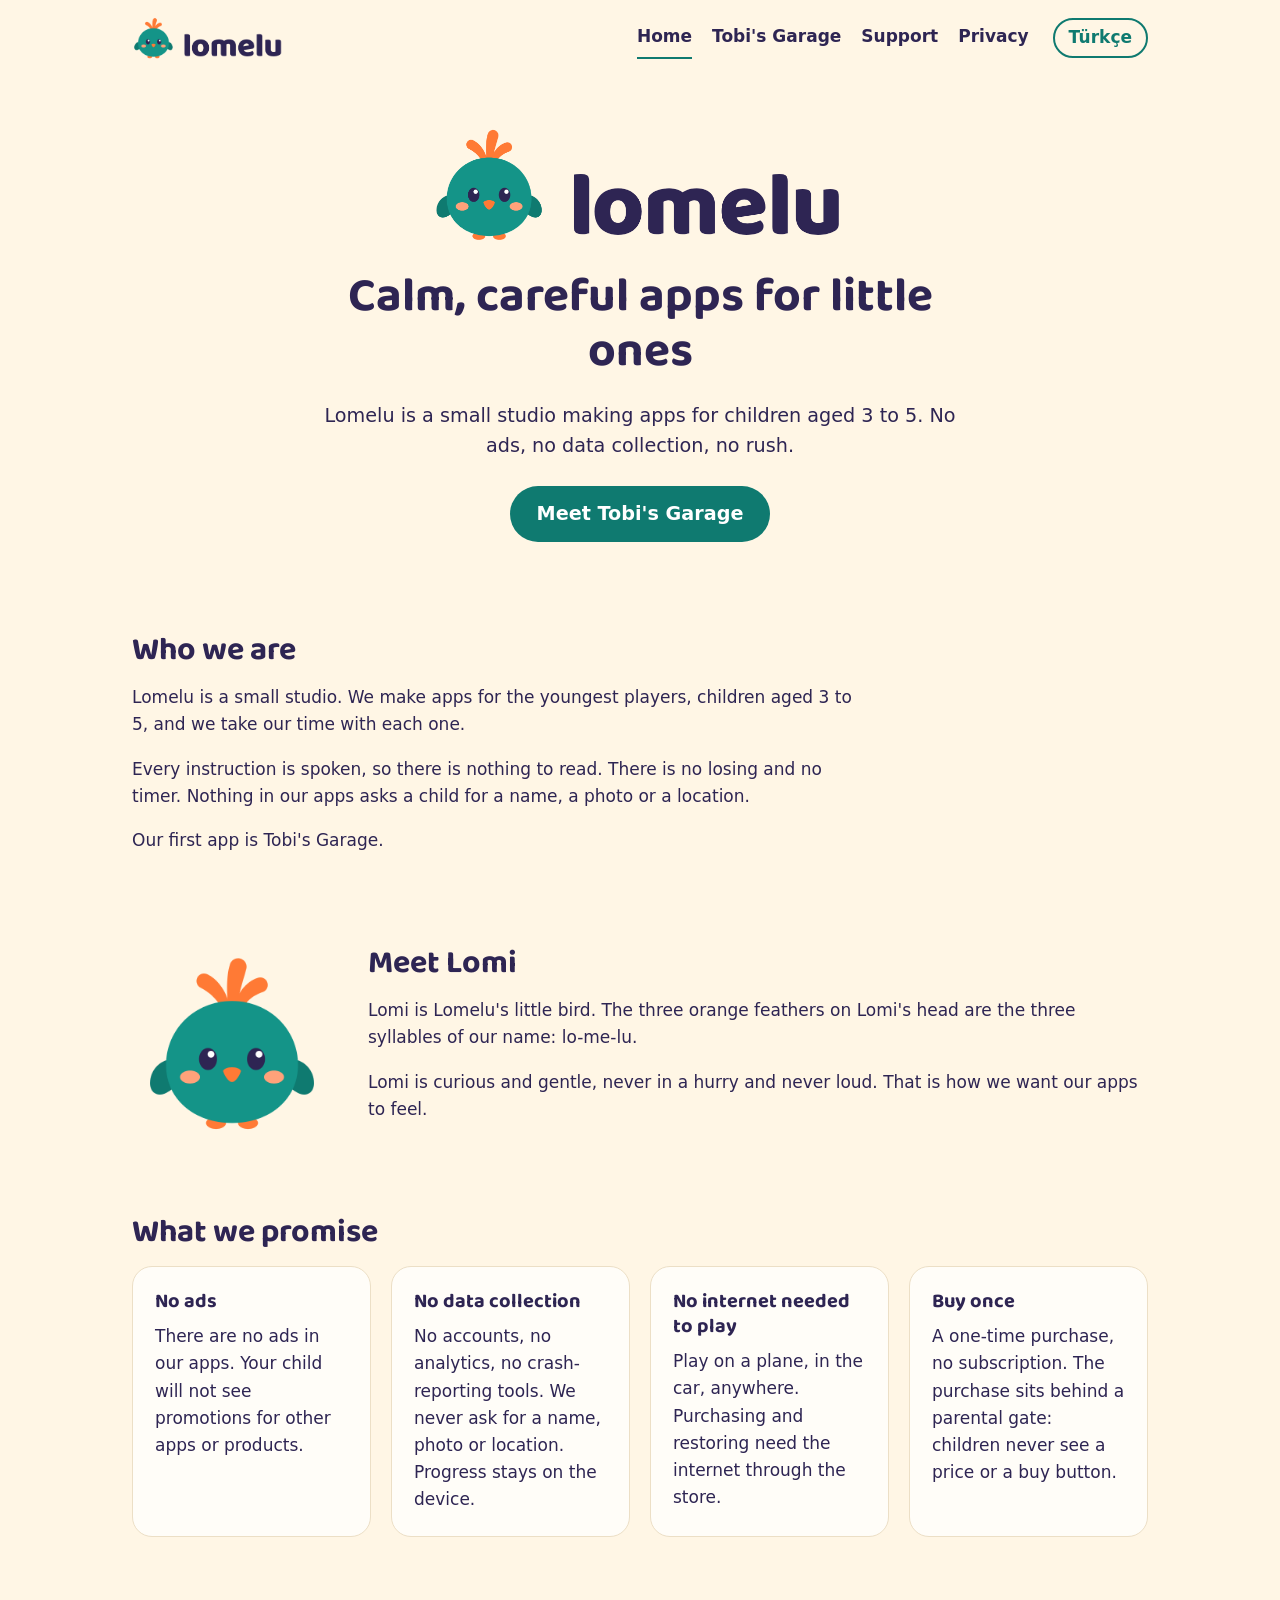
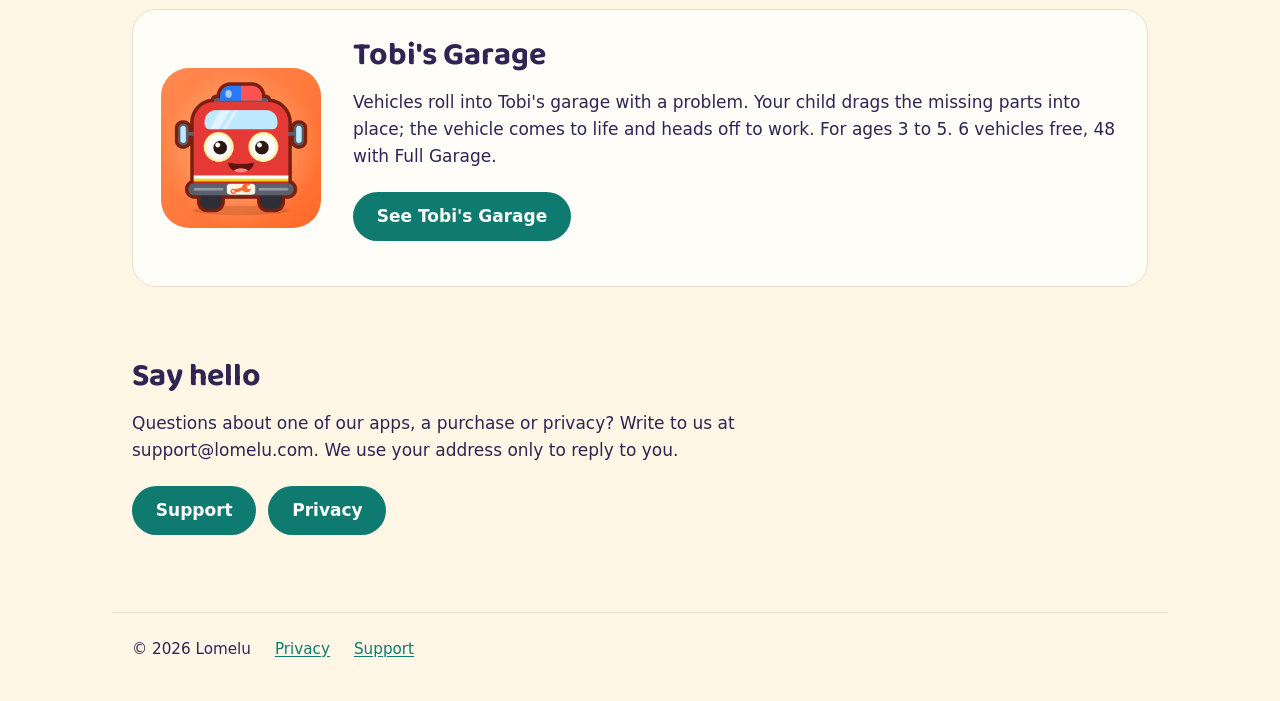
==== index.html @ 518feaff "Site: 2026-10-06 Co-Authored-By: Claude Fable 5.1 <noreply@anthropic.com>" ====
<!doctype html>
<html lang="en">
<head>
<meta charset="utf-8">
<meta name="viewport" content="width=device-width, initial-scale=1">
<meta http-equiv="Content-Security-Policy" content="default-src 'none'; img-src 'self'; style-src 'self'; font-src 'self'; base-uri 'none'; form-action 'none'">
<meta name="referrer" content="no-referrer">
<title>Lomelu · Calm, careful apps for little ones</title>
<meta name="description" content="Lomelu is a small studio making apps for children aged 3 to 5. No ads, no data collection, no internet needed to play. Our first app: Tobi&#x27;s Garage.">
<link rel="canonical" href="https://lomelu.com/">
<link rel="alternate" hreflang="en" href="https://lomelu.com/">
<link rel="alternate" hreflang="tr" href="https://lomelu.com/tr">
<link rel="alternate" hreflang="x-default" href="https://lomelu.com/">
<meta property="og:type" content="website">
<meta property="og:site_name" content="Lomelu">
<meta property="og:title" content="Lomelu · Calm, careful apps for little ones">
<meta property="og:description" content="Lomelu is a small studio making apps for children aged 3 to 5. No ads, no data collection, no internet needed to play. Our first app: Tobi&#x27;s Garage.">
<meta property="og:url" content="https://lomelu.com/">
<meta property="og:image" content="https://lomelu.com/assets/brand/lomelu-og-1200x630.png">
<meta name="twitter:card" content="summary_large_image">
<link rel="icon" href="/favicon.ico" sizes="any">
<link rel="icon" type="image/png" sizes="48x48" href="/favicon-48.png">
<link rel="apple-touch-icon" href="/apple-touch-icon.png">
<link rel="stylesheet" href="/assets/site.css">
</head>
<body class="page-home">
<a class="skip" href="#main">Skip to content</a>
<header class="site-header">
<a class="logo" href="/"><img class="logo-image" src="/assets/brand/lomelu-header-240.png" alt="Lomelu" width="835" height="240"></a>
<nav aria-label="Main menu"><a href="/" aria-current="page">Home</a><a href="/tobis-garage">Tobi&#x27;s Garage</a><a href="/support">Support</a><a href="/privacy">Privacy</a></nav>
<a class="lang" href="/tr" lang="tr" hreflang="tr">Türkçe</a>
</header>
<main id="main">
<section class="hero hero-brand"><img class="hero-logo" src="/assets/brand/lomelu-header-240.png" alt="Lomelu" width="835" height="240">
<div class="hero-text"><h1>Calm, careful apps for little ones</h1>
<p>Lomelu is a small studio making apps for children aged 3 to 5. No ads, no data collection, no rush.</p>
<p class="buttons"><a class="button" href="/tobis-garage">Meet Tobi&#x27;s Garage</a></p></div></section>
<section class="about"><div><h2>Who we are</h2>
<p>Lomelu is a small studio. We make apps for the youngest players, children aged 3 to 5, and we take our time with each one.</p>
<p>Every instruction is spoken, so there is nothing to read. There is no losing and no timer. Nothing in our apps asks a child for a name, a photo or a location.</p>
<p>Our first app is Tobi's Garage.</p></div></section>
<section class="about with-image"><img class="about-image" src="/assets/brand/lomelu-symbol-512.png" alt="Lomi, a round sea-green baby bird with three orange feathers on its head" width="512" height="512" loading="lazy" decoding="async"><div><h2>Meet Lomi</h2>
<p>Lomi is Lomelu's little bird. The three orange feathers on Lomi's head are the three syllables of our name: lo-me-lu.</p>
<p>Lomi is curious and gentle, never in a hurry and never loud. That is how we want our apps to feel.</p></div></section>
<section class="content"><h2>What we promise</h2>
<div class="cards"><div class="item"><h3>No ads</h3>
<p>There are no ads in our apps. Your child will not see promotions for other apps or products.</p></div><div class="item"><h3>No data collection</h3>
<p>No accounts, no analytics, no crash-reporting tools. We never ask for a name, photo or location. Progress stays on the device.</p></div><div class="item"><h3>No internet needed to play</h3>
<p>Play on a plane, in the car, anywhere. Purchasing and restoring need the internet through the store.</p></div><div class="item"><h3>Buy once</h3>
<p>A one-time purchase, no subscription. The purchase sits behind a parental gate: children never see a price or a buy button.</p></div></div>
</section>
<section class="text card with-image"><img class="card-image" src="/assets/play/icon_512.png" alt="Tobi&#x27;s Garage app icon: a smiling red fire truck" width="512" height="512" loading="lazy" decoding="async"><div><h2>Tobi&#x27;s Garage</h2>
<p>Vehicles roll into Tobi's garage with a problem. Your child drags the missing parts into place; the vehicle comes to life and heads off to work. For ages 3 to 5. 6 vehicles free, 48 with Full Garage.</p>
<p class="buttons"><a class="button" href="/tobis-garage">See Tobi&#x27;s Garage</a></p></div></section>
<section class="text"><h2>Say hello</h2>
<p>Questions about one of our apps, a purchase or privacy? Write to us at support@lomelu.com. We use your address only to reply to you.</p>
<p class="buttons"><a class="button" href="/support">Support</a><a class="button" href="/privacy">Privacy</a></p></section>
</main>
<footer class="site-footer"><span>© 2026 Lomelu</span><a href="/privacy">Privacy</a><a href="/support">Support</a></footer>
</body>
</html>
---- assets/site.css ----
/* lomelu.com: tek stil dosyası. Renkler docs/brand.md "Renkler":
   zemin krem, metin gece moru, bağlantı ve düğme koyu yeşil. */
@font-face {
  font-family: "Baloo 2";
  src: url("/assets/fonts/baloo2-700.woff2") format("woff2");
  font-weight: 700;
  font-display: swap;
}

:root {
  color-scheme: light;
  --cream: #fff6e5;
  --ink: #2e2553;
  --green: #0f7a70;
  --card: #fffdf8;
  --line: #ecdfc6;
  --display: "Baloo 2", ui-rounded, "Nunito", system-ui, -apple-system, "Segoe UI", Roboto, sans-serif;
}

* { box-sizing: border-box; }
html { -webkit-text-size-adjust: 100%; }

body {
  margin: 0;
  background: var(--cream);
  color: var(--ink);
  font: 400 1.0625rem/1.6 system-ui, -apple-system, "Segoe UI", Roboto, "Helvetica Neue", Arial, sans-serif;
}

h1, h2, h3 { font-family: var(--display); font-weight: 700; line-height: 1.15; margin: 0 0 0.45em; }
h1 { font-size: clamp(2rem, 5vw, 3rem); }
h2 { font-size: clamp(1.5rem, 3.5vw, 2rem); }
h3 { font-size: 1.25rem; line-height: 1.25; }
p, ul { margin: 0 0 1em; }
ul { padding-left: 1.25em; }
li { margin-bottom: 0.4em; }
img { max-width: 100%; height: auto; display: block; }
a { color: var(--green); text-underline-offset: 0.15em; }
a:focus-visible { outline: 3px solid var(--green); outline-offset: 3px; border-radius: 6px; }

.skip { position: absolute; left: -999px; top: 0; background: var(--card); padding: 0.5em 1em; z-index: 2; }
.skip:focus { left: 8px; top: 8px; }

.site-header, main, .site-footer { max-width: 66rem; margin: 0 auto; padding-left: 20px; padding-right: 20px; }

.site-header { display: flex; flex-wrap: wrap; align-items: center; gap: 8px 24px; padding-top: 16px; padding-bottom: 16px; }
.logo-image { height: 44px; width: auto; }
.site-header nav { display: flex; flex-wrap: wrap; gap: 4px 20px; margin-left: auto; }
.site-header nav a { color: var(--ink); text-decoration: none; font-weight: 600; padding: 6px 0; border-bottom: 2px solid transparent; }
.site-header nav a:hover, .site-header nav a[aria-current="page"] { border-bottom-color: var(--green); }
.lang { border: 2px solid var(--green); border-radius: 999px; padding: 4px 14px; text-decoration: none; font-weight: 600; }

main > section { padding: 36px 0; }

.hero-brand { text-align: center; padding-top: 48px; }
.hero-logo { width: min(420px, 80%); margin: 0 auto 24px; }
.hero-brand .hero-text { max-width: 40rem; margin: 0 auto; }
.hero-brand p { font-size: 1.2rem; }

.hero-app { display: grid; gap: 28px; align-items: center; }
.hero-app p { font-size: 1.2rem; }

.shot { border-radius: 18px; border: 1px solid var(--line); background: var(--card); }

.buttons { display: flex; flex-wrap: wrap; gap: 12px; margin-top: 1.25em; }
.hero-brand .buttons { justify-content: center; }
.button { display: inline-block; background: var(--green); color: #fff; text-decoration: none; font-weight: 600; padding: 0.65em 1.4em; border-radius: 999px; }
.button:hover { filter: brightness(1.08); }
.button.quiet { background: transparent; color: var(--green); border: 2px solid var(--green); }

.about, .text { max-width: 46rem; }
.about.with-image, .text.with-image { display: grid; gap: 24px; align-items: center; max-width: none; }
.about-image { width: 200px; }
.card-image { width: 160px; border-radius: 28px; }
.card { background: var(--card); border: 1px solid var(--line); border-radius: 24px; padding: 28px !important; margin: 36px 0; }

.cards, .features { display: grid; gap: 20px; }
.item { background: var(--card); border: 1px solid var(--line); border-radius: 20px; padding: 22px; }
.item p:last-child, .item ul:last-child { margin-bottom: 0; }
.features .shot { margin-bottom: 16px; border-radius: 12px; }

.faq { max-width: 46rem; }
.faq .item { background: none; border: 0; border-top: 1px solid var(--line); border-radius: 0; padding: 20px 0 6px; }

.gallery { display: grid; gap: 16px; }
.links { border-top: 1px solid var(--line); }

.site-footer { display: flex; flex-wrap: wrap; gap: 8px 24px; padding-top: 24px; padding-bottom: 40px; font-size: 0.95rem; border-top: 1px solid var(--line); margin-top: 24px; }

@media (min-width: 640px) {
  .cards, .features, .gallery { grid-template-columns: repeat(2, 1fr); }
  .about.with-image { grid-template-columns: 200px 1fr; gap: 36px; }
  .text.with-image { grid-template-columns: 160px 1fr; gap: 32px; }
}

@media (min-width: 900px) {
  .hero-app { grid-template-columns: 5fr 6fr; gap: 40px; }
  .cards { grid-template-columns: repeat(3, 1fr); }
  .page-home .cards { grid-template-columns: repeat(4, 1fr); }
  .gallery { grid-template-columns: repeat(3, 1fr); }
}
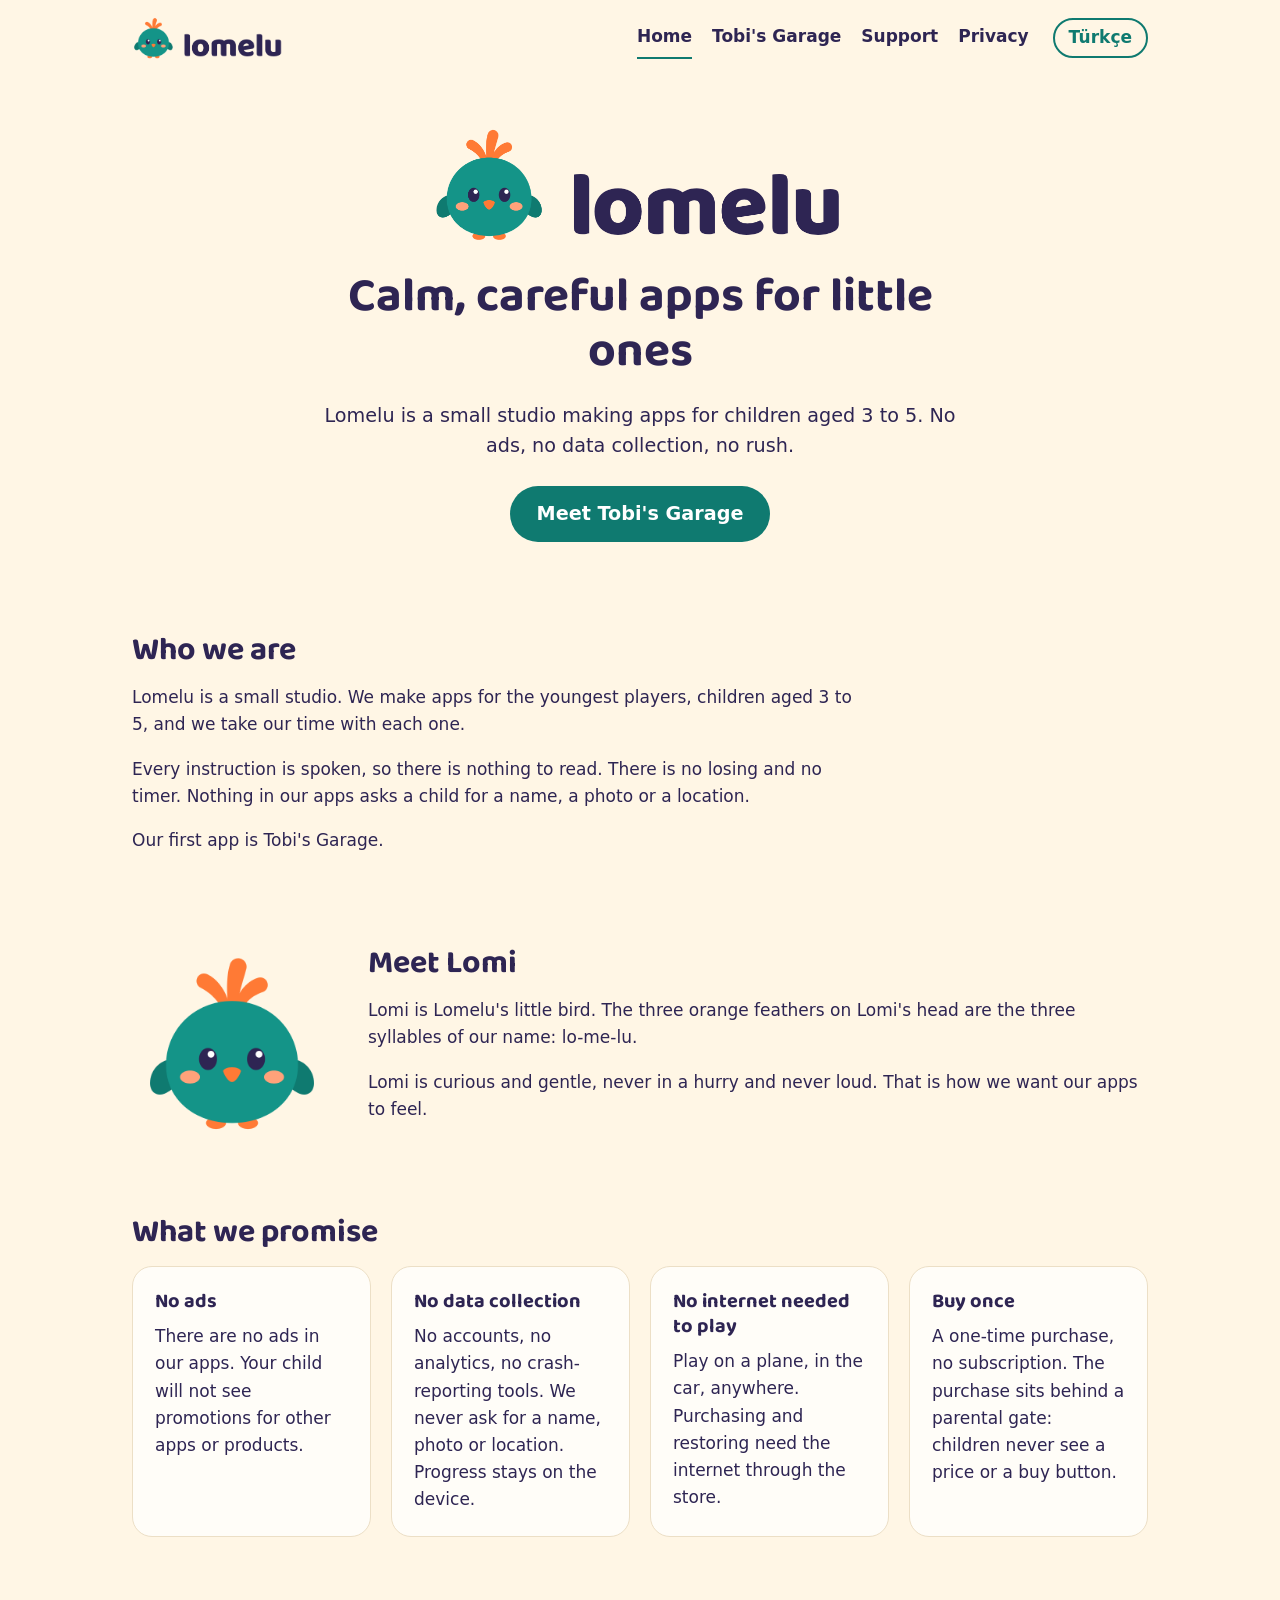
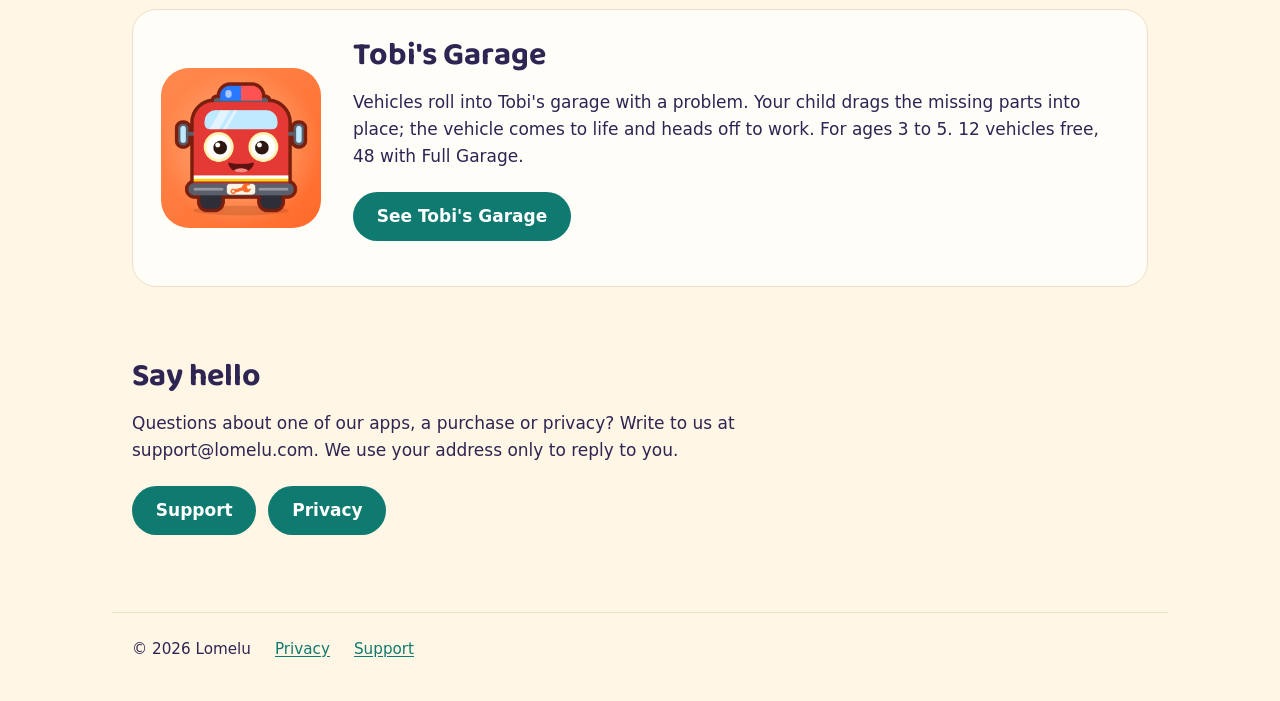
==== commit 84ad67c1: "Site: 2026-10-07" ====
--- a/index.html
+++ b/index.html
@@ -50,7 +50,7 @@
 <p>A one-time purchase, no subscription. The purchase sits behind a parental gate: children never see a price or a buy button.</p></div></div>
 </section>
 <section class="text card with-image"><img class="card-image" src="/assets/play/icon_512.png" alt="Tobi&#x27;s Garage app icon: a smiling red fire truck" width="512" height="512" loading="lazy" decoding="async"><div><h2>Tobi&#x27;s Garage</h2>
-<p>Vehicles roll into Tobi's garage with a problem. Your child drags the missing parts into place; the vehicle comes to life and heads off to work. For ages 3 to 5. 6 vehicles free, 48 with Full Garage.</p>
+<p>Vehicles roll into Tobi's garage with a problem. Your child drags the missing parts into place; the vehicle comes to life and heads off to work. For ages 3 to 5. 12 vehicles free, 48 with Full Garage.</p>
 <p class="buttons"><a class="button" href="/tobis-garage">See Tobi&#x27;s Garage</a></p></div></section>
 <section class="text"><h2>Say hello</h2>
 <p>Questions about one of our apps, a purchase or privacy? Write to us at support@lomelu.com. We use your address only to reply to you.</p>
